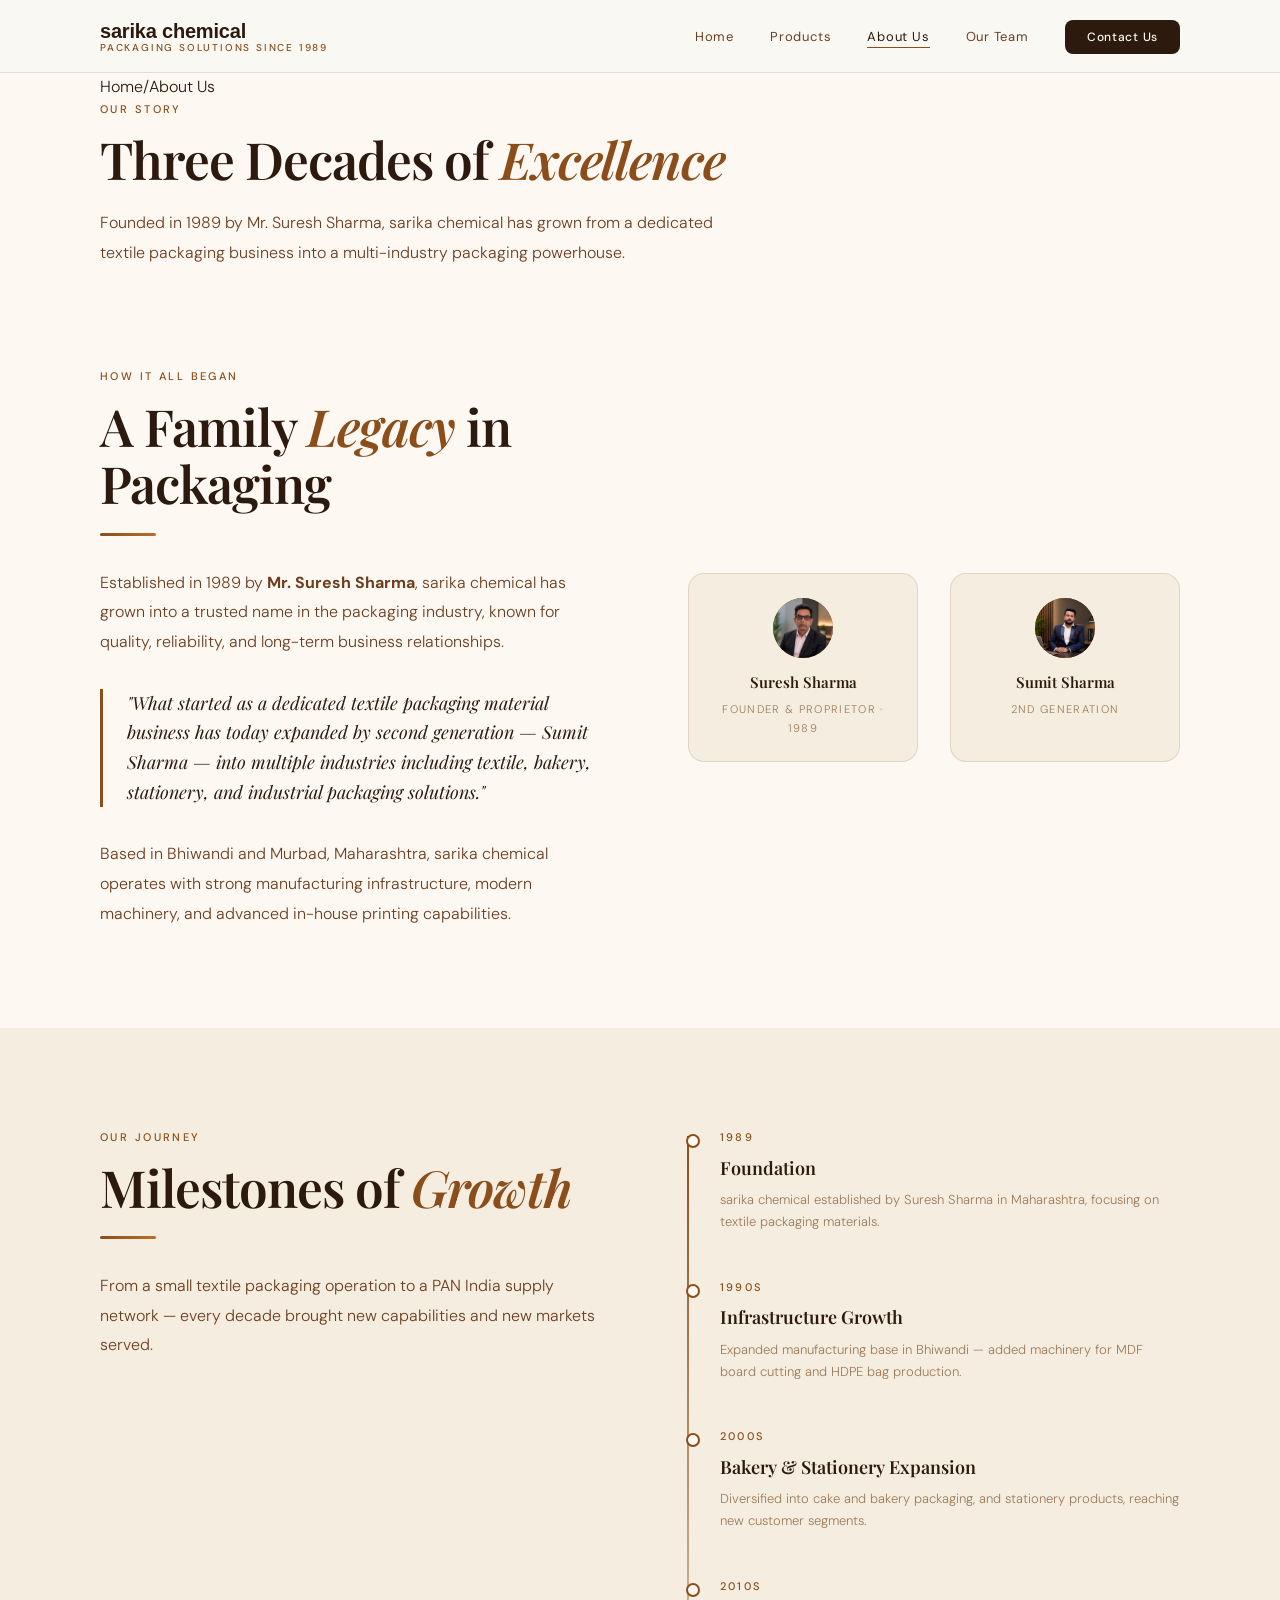
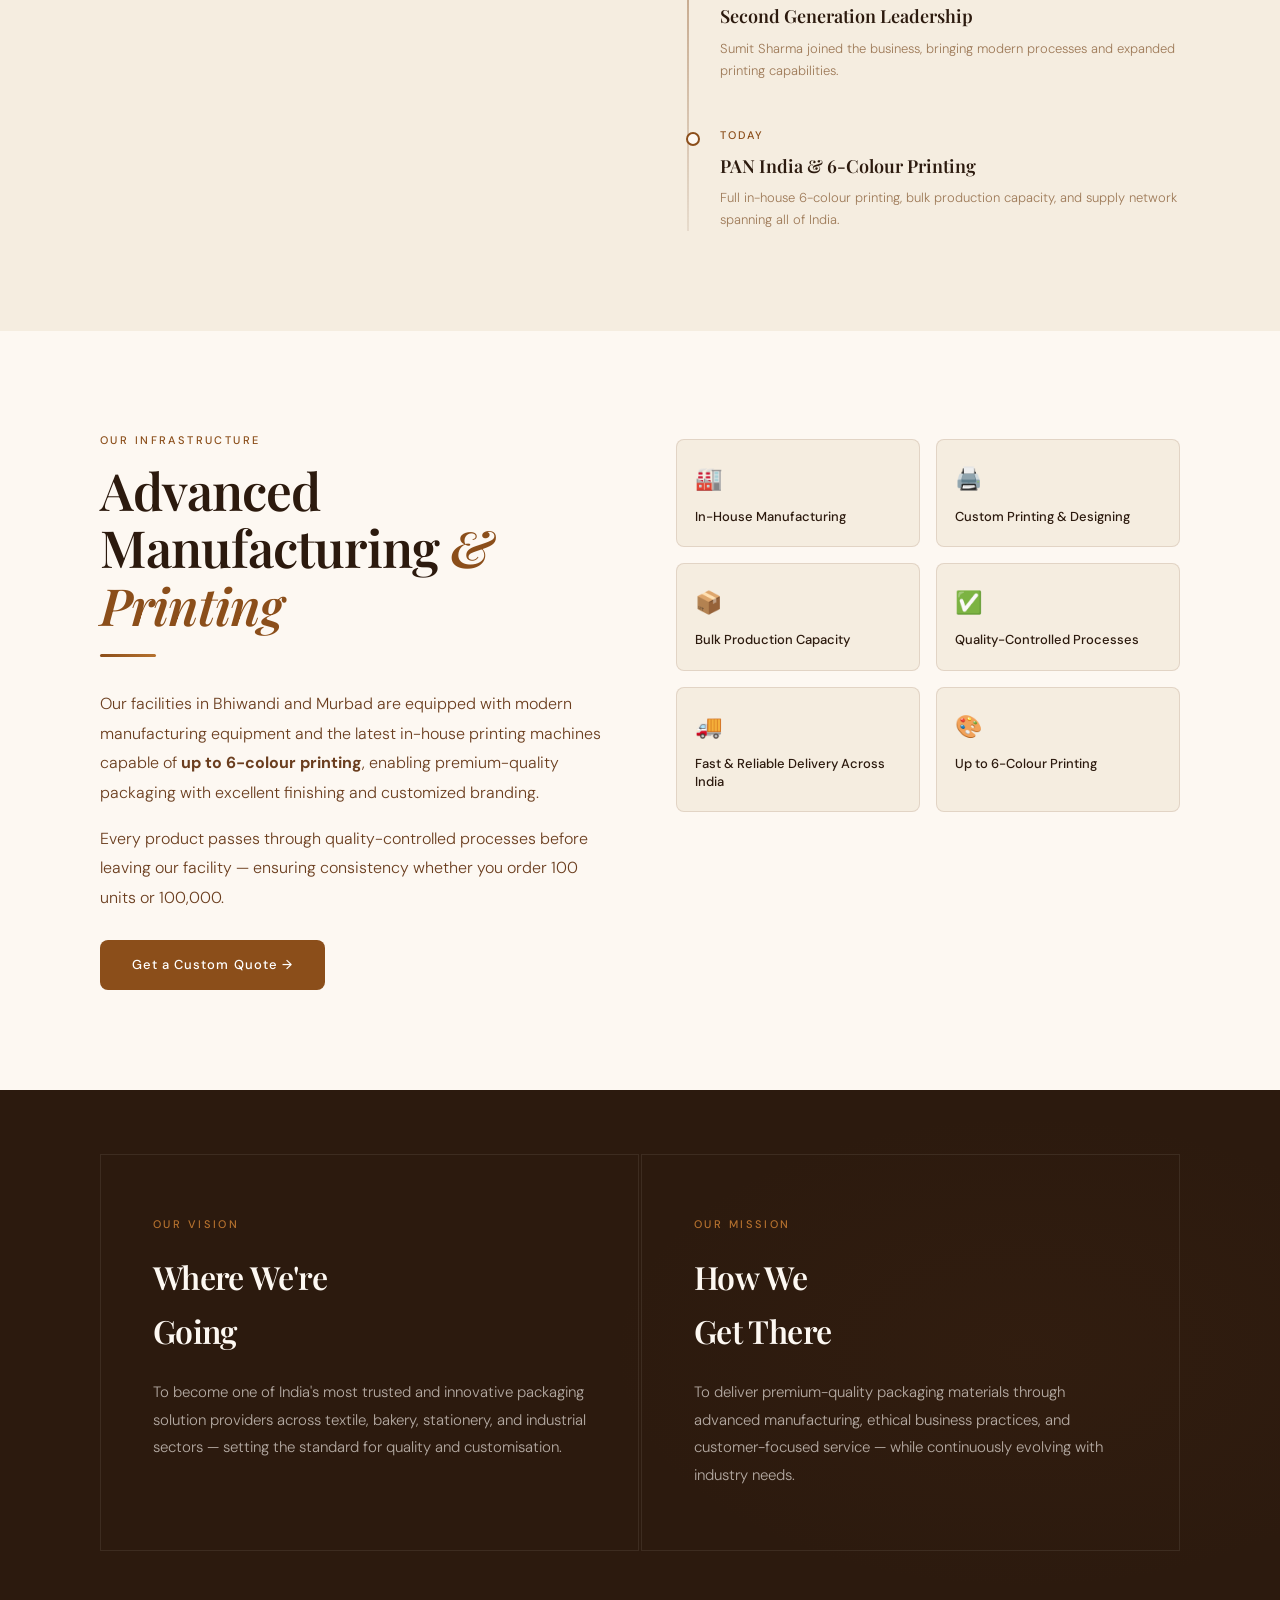
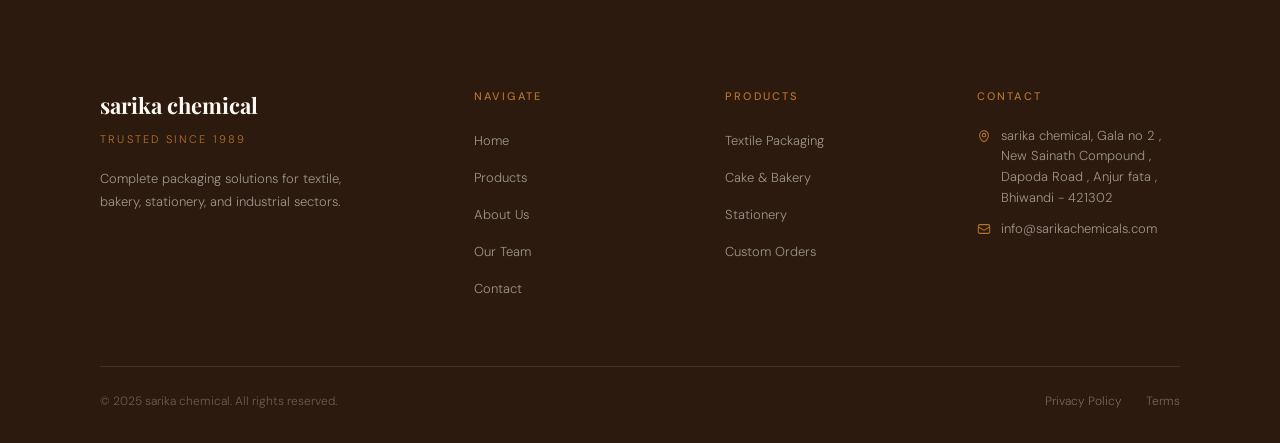
==== pages/about.html @ 430c8555 "first commit" ====
<!DOCTYPE html>
<html lang="en">
<head>
  <meta charset="UTF-8" />
  <meta name="viewport" content="width=device-width, initial-scale=1.0" />
  <title>About Us — sarika chemical</title>
  <link rel="stylesheet" href="../css/style.css" />
  <link rel="stylesheet" href="../css/about.css" />
</head>
<body>

<!-- NAVIGATION -->
<nav class="site-nav">
  <div class="container">
    <div class="nav-inner">
      <a href="../index.html" class="nav-logo">
        <span class="nav-logo-name">sarika chemical</span>
        <span class="nav-logo-tagline">Packaging Solutions Since 1989</span>
      </a>
      <ul class="nav-links" id="navLinks">
        <li><a href="../index.html">Home</a></li>
        <li><a href="products.html">Products</a></li>
        <li><a href="about.html" class="active">About Us</a></li>
        <li><a href="team.html">Our Team</a></li>
        <li><a href="contact.html" class="nav-cta">Contact Us</a></li>
      </ul>
      <div class="nav-toggle" onclick="toggleNav()"><span></span><span></span><span></span></div>
    </div>
  </div>
</nav>

<!-- PAGE HERO -->
<div class="page-hero">
  <div class="container page-hero-inner">
    <div class="page-breadcrumb">
      <a href="../index.html">Home</a><span>/</span><span>About Us</span>
    </div>
    <p class="eyebrow animate-up">Our Story</p>
    <h1 class="section-title animate-up delay-1">Three Decades of <em>Excellence</em></h1>
    <p class="section-body animate-up delay-2">
      Founded in 1989 by Mr. Suresh Sharma, sarika chemical has grown
      from a dedicated textile packaging business into a multi-industry packaging powerhouse.
    </p>
  </div>
</div>

<!-- OUR STORY -->
<section class="section">
  <div class="container">
    <div class="story-layout">
      <div class="story-left">
        <p class="eyebrow">How It All Began</p>
        <h2 class="section-title">A Family <em>Legacy</em> in Packaging</h2>
        <hr class="gold-rule">
        <p class="section-body">
          Established in 1989 by <strong>Mr. Suresh Sharma</strong>,
          sarika chemical has grown into a trusted name in the packaging industry, known for
          quality, reliability, and long-term business relationships.
        </p>
        <blockquote class="story-quote">
          "What started as a dedicated textile packaging material business has today expanded
          by second generation — Sumit Sharma — into multiple industries
          including textile, bakery, stationery, and industrial packaging solutions."
        </blockquote>
        <p class="section-body">
          Based in Bhiwandi and Murbad, Maharashtra, sarika chemical operates with strong
          manufacturing infrastructure, modern machinery, and advanced in-house printing capabilities.
        </p>
      </div>

      <div class="story-right">
        <div class="story-founders">
          <div class="founder-card">
            <div class="founder-avatar">
              <img src="../images/suresh.jpeg" alt="Suresh Sharma" style="width: 100%; height: 100%; object-fit: cover; border-radius: inherit;" />
            </div>
            <div class="founder-name">Suresh Sharma</div>
            <div class="founder-role">Founder &amp; Proprietor · 1989</div>
          </div>
          <div class="founder-card">
            <div class="founder-avatar" style="background:linear-gradient(135deg,var(--rust),#c0622e);">
              <img src="../images/sumit.jpeg" alt="Sumit Sharma" style="width: 100%; height: 100%; object-fit: cover; border-radius: inherit;" /> 
            </div>
            <div class="founder-name">Sumit Sharma</div>
            <div class="founder-role">2nd Generation</div>
          </div>
        </div>
      </div>
    </div>
  </div>
</section>

<!-- TIMELINE -->
<section class="section timeline-section">
  <div class="container">
    <div style="display:grid;grid-template-columns:1fr 1fr;gap:80px;align-items:start;">
      <div>
        <p class="eyebrow">Our Journey</p>
        <h2 class="section-title">Milestones of <em>Growth</em></h2>
        <hr class="gold-rule">
        <p class="section-body">
          From a small textile packaging operation to a PAN India supply network —
          every decade brought new capabilities and new markets served.
        </p>
      </div>
      <div class="timeline">
        <div class="timeline-item">
          <div class="timeline-dot"></div>
          <div class="timeline-year">1989</div>
          <div class="timeline-event">Foundation</div>
          <div class="timeline-detail">sarika chemical established by Suresh Sharma in Maharashtra, focusing on textile packaging materials.</div>
        </div>
        <div class="timeline-item">
          <div class="timeline-dot"></div>
          <div class="timeline-year">1990s</div>
          <div class="timeline-event">Infrastructure Growth</div>
          <div class="timeline-detail">Expanded manufacturing base in Bhiwandi — added machinery for MDF board cutting and HDPE bag production.</div>
        </div>
        <div class="timeline-item">
          <div class="timeline-dot"></div>
          <div class="timeline-year">2000s</div>
          <div class="timeline-event">Bakery &amp; Stationery Expansion</div>
          <div class="timeline-detail">Diversified into cake and bakery packaging, and stationery products, reaching new customer segments.</div>
        </div>
        <div class="timeline-item">
          <div class="timeline-dot"></div>
          <div class="timeline-year">2010s</div>
          <div class="timeline-event">Second Generation Leadership</div>
          <div class="timeline-detail">Sumit Sharma joined the business, bringing modern processes and expanded printing capabilities.</div>
        </div>
        <div class="timeline-item">
          <div class="timeline-dot"></div>
          <div class="timeline-year">Today</div>
          <div class="timeline-event">PAN India &amp; 6-Colour Printing</div>
          <div class="timeline-detail">Full in-house 6-colour printing, bulk production capacity, and supply network spanning all of India.</div>
        </div>
      </div>
    </div>
  </div>
</section>

<!-- MANUFACTURING -->
<section class="section manufacturing-section">
  <div class="container">
    <div class="mfg-layout">
      <div>
        <p class="eyebrow">Our Infrastructure</p>
        <h2 class="section-title">Advanced Manufacturing <em>&amp; Printing</em></h2>
        <hr class="gold-rule">
        <p class="section-body">
          Our facilities in Bhiwandi and Murbad are equipped with modern manufacturing
          equipment and the latest in-house printing machines capable of <strong>up to 6-colour printing</strong>,
          enabling premium-quality packaging with excellent finishing and customized branding.
        </p>
        <p class="section-body" style="margin-top:16px;">
          Every product passes through quality-controlled processes before leaving our facility —
          ensuring consistency whether you order 100 units or 100,000.
        </p>
        <a href="contact.html" class="btn btn-primary" style="margin-top:28px;display:inline-flex;">Get a Custom Quote &rarr;</a>
      </div>
      <div>
        <div class="mfg-capabilities">
          <div class="mfg-cap-card">
            <div class="mfg-cap-icon">🏭</div>
            <div class="mfg-cap-label">In-House Manufacturing</div>
          </div>
          <div class="mfg-cap-card">
            <div class="mfg-cap-icon">🖨️</div>
            <div class="mfg-cap-label">Custom Printing &amp; Designing</div>
          </div>
          <div class="mfg-cap-card">
            <div class="mfg-cap-icon">📦</div>
            <div class="mfg-cap-label">Bulk Production Capacity</div>
          </div>
          <div class="mfg-cap-card">
            <div class="mfg-cap-icon">✅</div>
            <div class="mfg-cap-label">Quality-Controlled Processes</div>
          </div>
          <div class="mfg-cap-card">
            <div class="mfg-cap-icon">🚚</div>
            <div class="mfg-cap-label">Fast &amp; Reliable Delivery Across India</div>
          </div>
          <div class="mfg-cap-card">
            <div class="mfg-cap-icon">🎨</div>
            <div class="mfg-cap-label">Up to 6-Colour Printing</div>
          </div>
        </div>
      </div>
    </div>
  </div>
</section>

<!-- VISION & MISSION -->
<section class="section-sm vision-mission-section">
  <div class="container">
    <div class="vm-grid">
      <div class="vm-card">
        <div class="vm-tag">Our Vision</div>
        <div class="vm-title">Where We're<br>Going</div>
        <p class="vm-body">
          To become one of India's most trusted and innovative packaging solution providers
          across textile, bakery, stationery, and industrial sectors — setting the standard
          for quality and customisation.
        </p>
      </div>
      <div class="vm-card">
        <div class="vm-tag">Our Mission</div>
        <div class="vm-title">How We<br>Get There</div>
        <p class="vm-body">
          To deliver premium-quality packaging materials through advanced manufacturing,
          ethical business practices, and customer-focused service — while continuously
          evolving with industry needs.
        </p>
      </div>
    </div>
  </div>
</section>

<!-- FOOTER -->
<footer class="site-footer">
  <div class="container">
    <div class="footer-grid">
      <div>
        <div class="footer-brand-name">sarika chemical</div>
        <div class="footer-brand-tag">Trusted Since 1989</div>
        <p class="footer-brand-desc">Complete packaging solutions for textile, bakery, stationery, and industrial sectors.</p>
      </div>
      <div>
        <p class="footer-heading">Navigate</p>
        <ul class="footer-links">
          <li><a href="../index.html">Home</a></li>
          <li><a href="products.html">Products</a></li>
          <li><a href="about.html">About Us</a></li>
        <li><a href="team.html">Our Team</a></li>
          <li><a href="contact.html">Contact</a></li>
        </ul>
      </div>
      <div>
        <p class="footer-heading">Products</p>
        <ul class="footer-links">
          <li><a href="products.html">Textile Packaging</a></li>
          <li><a href="products.html">Cake &amp; Bakery</a></li>
          <li><a href="products.html">Stationery</a></li>
          <li><a href="products.html">Custom Orders</a></li>
        </ul>
      </div>
      <div>
        <p class="footer-heading">Contact</p>
        <div class="footer-contact-item">
          <svg fill="none" stroke="currentColor" stroke-width="1.8" viewBox="0 0 24 24" width="14" height="14"><path stroke-linecap="round" stroke-linejoin="round" d="M15 10.5a3 3 0 1 1-6 0 3 3 0 0 1 6 0Z"/><path stroke-linecap="round" stroke-linejoin="round" d="M19.5 10.5c0 7.142-7.5 11.25-7.5 11.25S4.5 17.642 4.5 10.5a7.5 7.5 0 1 1 15 0Z"/></svg>
          sarika chemical,
          Gala no 2 , New Sainath Compound , Dapoda Road , Anjur fata , Bhiwandi - 421302 
        </div>
        <div class="footer-contact-item">
          <svg fill="none" stroke="currentColor" stroke-width="1.8" viewBox="0 0 24 24" width="14" height="14"><path stroke-linecap="round" stroke-linejoin="round" d="M21.75 6.75v10.5a2.25 2.25 0 0 1-2.25 2.25h-15a2.25 2.25 0 0 1-2.25-2.25V6.75m19.5 0A2.25 2.25 0 0 0 19.5 4.5h-15a2.25 2.25 0 0 0-2.25 2.25m19.5 0v.243a2.25 2.25 0 0 1-1.07 1.916l-7.5 4.615a2.25 2.25 0 0 1-2.36 0L3.32 8.91a2.25 2.25 0 0 1-1.07-1.916V6.75"/></svg>
          info@sarikachemicals.com
        </div>
      </div>
    </div>
    <hr class="footer-divider" />
    <div class="footer-bottom">
      <span>&copy; 2025 sarika chemical. All rights reserved.</span>
      <div class="footer-bottom-links"><a href="#">Privacy Policy</a><a href="#">Terms</a></div>
    </div>
  </div>
</footer>

<script>
  function toggleNav() { document.getElementById('navLinks').classList.toggle('open'); }
</script>
</body>
</html>
---- css/style.css ----
/* ============================================================
   GURUDEV TRADERS — Main Stylesheet
   css/style.css
   ============================================================ */

@import url('https://fonts.googleapis.com/css2?family=Playfair+Display:ital,wght@0,400;0,600;0,700;1,400;1,600&family=DM+Sans:wght@300;400;500&family=Cormorant+Garamond:wght@300;400;600&display=swap');

/* ── Reset ───────────────────────────────────────────────────────── */
*, *::before, *::after { box-sizing: border-box; margin: 0; padding: 0; }
html { scroll-behavior: smooth; }
img  { display: block; max-width: 100%; }
a    { text-decoration: none; color: inherit; }

/* ── Design Tokens ───────────────────────────────────────────────── */
:root {
  /* Backgrounds — warm cream spectrum */
  --ivory:      #FDF8F2;
  --cream:      #F5EDE0;
  --tan:        #E8D9C4;

  /* Dark surfaces — rich espresso browns */
  --warm-dark:  #2C1A0E;
  --charcoal:   #3D2510;
  --brown:      #6B3E1F;

  /* Primary accent — warm amber-brown */
  --gold:       #8B4E1A;
  --gold-light: #B5712E;

  /* Supporting accents */
  --rust:       #C0440F;
  --sage:       #5A6E4A;

  /* Text */
  --text:       #2C1A0E;
  --text-mid:   #6B3E1F;
  --text-soft:  #9E7A58;

  /* Borders */
  --border:     rgba(107,62,31,0.14);
  --border-hi:  rgba(107,62,31,0.28);

  --font-display: 'Playfair Display', Georgia, serif;
  --font-body:    'DM Sans', sans-serif;
  --font-accent:  'Cormorant Garamond', Georgia, serif;

  --radius:    8px;
  --radius-lg: 16px;
  --shadow-sm: 0 2px 8px rgba(44,26,14,0.08);
  --shadow-md: 0 8px 32px rgba(44,26,14,0.13);
  --shadow-lg: 0 20px 60px rgba(44,26,14,0.18);
  --transition: 0.32s cubic-bezier(0.4, 0, 0.2, 1);
}

/* ── Base ────────────────────────────────────────────────────────── */
body {
  background: var(--ivory);
  color: var(--text);
  font-family: var(--font-body);
  font-weight: 300;
  font-size: 16px;
  line-height: 1.7;
  -webkit-font-smoothing: antialiased;
}

/* ── Shared Utilities ────────────────────────────────────────────── */
.container {
  max-width: 1160px;
  margin: 0 auto;
  padding: 0 40px;
}

.section { padding: 100px 0; }
.section-sm { padding: 64px 0; }

.eyebrow {
  font-family: var(--font-body);
  font-size: 11px;
  font-weight: 500;
  letter-spacing: 0.22em;
  text-transform: uppercase;
  color: var(--gold);
  margin-bottom: 12px;
}

.section-title {
  font-family: var(--font-display);
  font-size: clamp(32px, 4vw, 52px);
  font-weight: 600;
  line-height: 1.12;
  letter-spacing: -0.02em;
  color: var(--warm-dark);
  margin-bottom: 20px;
}

.section-title em {
  font-style: italic;
  color: var(--gold);
}

.section-body {
  font-size: 16px;
  color: var(--text-mid);
  line-height: 1.85;
  max-width: 640px;
}

.gold-rule {
  width: 56px;
  height: 3px;
  background: linear-gradient(90deg, var(--gold), var(--gold-light));
  border: none;
  margin: 0 0 32px;
  border-radius: 99px;
}

/* ── Buttons ─────────────────────────────────────────────────────── */
.btn {
  display: inline-flex;
  align-items: center;
  gap: 8px;
  font-family: var(--font-body);
  font-size: 13px;
  font-weight: 500;
  letter-spacing: 0.08em;
  padding: 14px 32px;
  border-radius: var(--radius);
  border: none;
  cursor: pointer;
  transition: var(--transition);
  white-space: nowrap;
}

.btn-primary {
  background: var(--gold);
  color: #fff;
}
.btn-primary:hover {
  background: var(--gold-light);
  box-shadow: 0 4px 20px rgba(184,145,42,0.35);
  transform: translateY(-1px);
}

.btn-outline {
  background: transparent;
  color: var(--warm-dark);
  border: 1.5px solid var(--border-hi);
}
.btn-outline:hover {
  border-color: var(--gold);
  color: var(--gold);
}

/* ── Decorative grain overlay ────────────────────────────────────── */
.grain {
  position: relative;
}
.grain::after {
  content: '';
  position: absolute;
  inset: 0;
  background-image: url("data:image/svg+xml,%3Csvg viewBox='0 0 256 256' xmlns='http://www.w3.org/2000/svg'%3E%3Cfilter id='noise'%3E%3CfeTurbulence type='fractalNoise' baseFrequency='0.9' numOctaves='4' stitchTiles='stitch'/%3E%3C/filter%3E%3Crect width='100%25' height='100%25' filter='url(%23noise)' opacity='0.04'/%3E%3C/svg%3E");
  pointer-events: none;
  z-index: 0;
  border-radius: inherit;
}

/* ============================================================
   NAVIGATION / HEADER
   ============================================================ */
.site-nav {
  position: sticky;
  top: 0;
  z-index: 100;
  background: rgba(250,248,243,0.92);
  backdrop-filter: blur(16px);
  -webkit-backdrop-filter: blur(16px);
  border-bottom: 1px solid var(--border);
}

.nav-inner {
  display: flex;
  align-items: center;
  justify-content: space-between;
  height: 72px;
}

/* Logo */
.nav-logo {
  display: flex;
  flex-direction: column;
  line-height: 1.1;
}

.nav-logo-name {
  font-family: Arial, Helvetica, sans-serif;
  font-size: 20px;
  font-weight: 700;
  letter-spacing: -0.01em;
  color: var(--warm-dark);
}

.nav-logo-tagline {
  font-size: 10px;
  letter-spacing: 0.18em;
  text-transform: uppercase;
  color: var(--gold);
  font-weight: 500;
}

/* Nav links */
.nav-links {
  display: flex;
  align-items: center;
  gap: 36px;
  list-style: none;
}

.nav-links a {
  font-size: 13px;
  font-weight: 400;
  letter-spacing: 0.06em;
  color: var(--text-mid);
  position: relative;
  transition: color var(--transition);
}

.nav-links a::after {
  content: '';
  position: absolute;
  bottom: -3px;
  left: 0;
  width: 0;
  height: 1.5px;
  background: var(--gold);
  transition: width var(--transition);
}

.nav-links a:hover,
.nav-links a.active {
  color: var(--warm-dark);
}

.nav-links a:hover::after,
.nav-links a.active::after {
  width: 100%;
}

.nav-cta {
  background: var(--warm-dark);
  color: var(--ivory) !important;
  padding: 9px 22px;
  border-radius: var(--radius);
  font-size: 12px !important;
  font-weight: 500 !important;
  letter-spacing: 0.08em;
  transition: background var(--transition), transform var(--transition) !important;
}

.nav-cta:hover {
  background: var(--gold) !important;
}

.nav-cta::after { display: none !important; }

/* Hamburger (mobile) */
.nav-toggle {
  display: none;
  flex-direction: column;
  gap: 5px;
  cursor: pointer;
  padding: 4px;
}

.nav-toggle span {
  display: block;
  width: 24px;
  height: 2px;
  background: var(--warm-dark);
  border-radius: 2px;
  transition: var(--transition);
}

/* ============================================================
   FOOTER
   ============================================================ */
.site-footer {
  background: var(--warm-dark);
  color: rgba(250,248,243,0.7);
  padding: 72px 0 32px;
}

.footer-grid {
  display: grid;
  grid-template-columns: 1.6fr 1fr 1fr 1fr;
  gap: 48px;
  margin-bottom: 64px;
}

.footer-brand-name {
  font-family: var(--font-display);
  font-size: 22px;
  font-weight: 700;
  color: var(--ivory);
  margin-bottom: 6px;
}

.footer-brand-tag {
  font-size: 11px;
  letter-spacing: 0.2em;
  text-transform: uppercase;
  color: var(--gold-light);
  margin-bottom: 18px;
}

.footer-brand-desc {
  font-size: 13px;
  line-height: 1.8;
  color: rgba(250,248,243,0.55);
  max-width: 280px;
}

.footer-heading {
  font-size: 11px;
  font-weight: 500;
  letter-spacing: 0.2em;
  text-transform: uppercase;
  color: var(--gold-light);
  margin-bottom: 20px;
}

.footer-links {
  list-style: none;
  display: flex;
  flex-direction: column;
  gap: 10px;
}

.footer-links a {
  font-size: 13px;
  color: rgba(250,248,243,0.55);
  transition: color var(--transition);
}

.footer-links a:hover { color: var(--gold-light); }

.footer-contact-item {
  display: flex;
  align-items: flex-start;
  gap: 10px;
  font-size: 13px;
  color: rgba(250,248,243,0.55);
  margin-bottom: 10px;
  line-height: 1.6;
}

.footer-contact-item svg {
  flex-shrink: 0;
  width: 14px;
  height: 14px;
  margin-top: 3px;
  color: var(--gold-light);
}

.footer-divider {
  border: none;
  border-top: 1px solid rgba(250,248,243,0.1);
  margin-bottom: 24px;
}

.footer-bottom {
  display: flex;
  align-items: center;
  justify-content: space-between;
  font-size: 12px;
  color: rgba(250,248,243,0.3);
}

.footer-bottom-links {
  display: flex;
  gap: 24px;
}

.footer-bottom-links a {
  color: rgba(250,248,243,0.35);
  font-size: 12px;
  transition: color var(--transition);
}

.footer-bottom-links a:hover { color: var(--gold-light); }

/* ============================================================
   CARDS
   ============================================================ */
.card {
  background: var(--ivory);
  border: 1px solid var(--border);
  border-radius: var(--radius-lg);
  padding: 36px 32px;
  transition: box-shadow var(--transition), transform var(--transition), border-color var(--transition);
}

.card:hover {
  box-shadow: var(--shadow-md);
  transform: translateY(-4px);
  border-color: rgba(184,145,42,0.3);
}

.card-icon {
  width: 52px;
  height: 52px;
  border-radius: 12px;
  background: linear-gradient(135deg, rgba(184,145,42,0.12), rgba(184,145,42,0.06));
  display: flex;
  align-items: center;
  justify-content: center;
  margin-bottom: 20px;
  color: var(--gold);
}

.card-icon svg { width: 24px; height: 24px; }

.card-title {
  font-family: var(--font-display);
  font-size: 18px;
  font-weight: 600;
  color: var(--warm-dark);
  margin-bottom: 10px;
  line-height: 1.3;
}

.card-body {
  font-size: 14px;
  color: var(--text-soft);
  line-height: 1.75;
}

/* ── Tag / Badge ─────────────────────────────────────────────────── */
.tag {
  display: inline-block;
  font-size: 10px;
  font-weight: 500;
  letter-spacing: 0.14em;
  text-transform: uppercase;
  padding: 4px 12px;
  border-radius: 99px;
  background: rgba(184,145,42,0.1);
  color: var(--gold);
  border: 1px solid rgba(184,145,42,0.25);
}

/* ── Product list item ───────────────────────────────────────────── */
.product-item {
  display: flex;
  align-items: flex-start;
  gap: 14px;
  padding: 14px 0;
  border-bottom: 1px solid var(--border);
}

.product-item:last-child { border-bottom: none; }

.product-bullet {
  width: 6px;
  height: 6px;
  border-radius: 50%;
  background: var(--gold);
  flex-shrink: 0;
  margin-top: 8px;
}

.product-item-text {
  font-size: 14px;
  color: var(--text-mid);
  line-height: 1.6;
}

/* ── Stat block ──────────────────────────────────────────────────── */
.stat-num {
  font-family: var(--font-display);
  font-size: clamp(38px, 5vw, 56px);
  font-weight: 700;
  color: var(--warm-dark);
  line-height: 1;
  margin-bottom: 6px;
}

.stat-num em {
  font-style: normal;
  color: var(--gold);
}

.stat-label {
  font-size: 12px;
  font-weight: 500;
  letter-spacing: 0.12em;
  text-transform: uppercase;
  color: var(--text-soft);
}

/* ── Why-choose row ──────────────────────────────────────────────── */
.why-item {
  display: flex;
  align-items: flex-start;
  gap: 16px;
  padding: 20px 0;
  border-bottom: 1px solid var(--border);
}

.why-item:last-child { border-bottom: none; }

.why-icon {
  width: 36px;
  height: 36px;
  border-radius: 9px;
  background: rgba(184,145,42,0.1);
  display: flex;
  align-items: center;
  justify-content: center;
  flex-shrink: 0;
  color: var(--gold);
}

.why-icon svg { width: 16px; height: 16px; }

.why-text {
  font-size: 14px;
  color: var(--text-mid);
  line-height: 1.6;
  font-weight: 400;
}

.why-text strong {
  font-weight: 500;
  color: var(--warm-dark);
}

/* ============================================================
   RESPONSIVE
   ============================================================ */
@media (max-width: 1024px) {
  .container { padding: 0 28px; }
  .footer-grid { grid-template-columns: 1fr 1fr; gap: 40px; }
}

@media (max-width: 768px) {
  .container { padding: 0 20px; }
  .section { padding: 72px 0; }

  .nav-links {
    display: none;
    position: absolute;
    top: 72px;
    left: 0;
    right: 0;
    background: var(--ivory);
    border-top: 1px solid var(--border);
    border-bottom: 1px solid var(--border);
    padding: 20px 24px;
    flex-direction: column;
    align-items: flex-start;
    gap: 18px;
    box-shadow: var(--shadow-md);
  }

  .nav-links.open { display: flex; }
  .nav-toggle { display: flex; }
  .footer-grid { grid-template-columns: 1fr; gap: 32px; }
  .footer-bottom { flex-direction: column; gap: 12px; text-align: center; }
}

@media (max-width: 480px) {
  .section { padding: 56px 0; }
  .section-title { font-size: 28px; }
}

/* ── Animations ──────────────────────────────────────────────────── */
@keyframes fadeUp {
  from { opacity: 0; transform: translateY(28px); }
  to   { opacity: 1; transform: translateY(0); }
}

@keyframes fadeIn {
  from { opacity: 0; }
  to   { opacity: 1; }
}

.animate-up {
  opacity: 0;
  animation: fadeUp 0.7s cubic-bezier(0.22,1,0.36,1) forwards;
}

.delay-1 { animation-delay: 0.1s; }
.delay-2 { animation-delay: 0.22s; }
.delay-3 { animation-delay: 0.34s; }
.delay-4 { animation-delay: 0.46s; }
.delay-5 { animation-delay: 0.58s; }
---- css/about.css ----
/* ============================================================
   GURUDEV TRADERS — About Page Styles
   css/about.css
   ============================================================ */

/* ── Story section ───────────────────────────────────────────────── */
.story-layout {
  display: grid;
  grid-template-columns: 1fr 1fr;
  gap: 96px;
  align-items: center;
}

.story-left {}

.story-right {}

.story-quote {
  font-family: var(--font-display);
  font-size: 18px;
  font-style: italic;
  color: var(--warm-dark);
  line-height: 1.65;
  border-left: 3px solid var(--gold);
  padding-left: 24px;
  margin: 32px 0;
}

.story-founders {
  display: flex;
  gap: 32px;
  margin-top: 40px;
}

.founder-card {
  flex: 1;
  padding: 24px 20px;
  background: var(--cream);
  border: 1px solid var(--border);
  border-radius: var(--radius-lg);
  text-align: center;
}

.founder-avatar {
  width: 60px;
  height: 60px;
  border-radius: 50%;
  background: linear-gradient(135deg, var(--gold), var(--gold-light));
  display: flex;
  align-items: center;
  justify-content: center;
  margin: 0 auto 12px;
  font-family: var(--font-display);
  font-size: 22px;
  font-weight: 700;
  color: #FDF8F2;
}

.founder-name {
  font-family: var(--font-display);
  font-size: 15px;
  font-weight: 600;
  color: var(--warm-dark);
  margin-bottom: 4px;
}

.founder-role {
  font-size: 11px;
  letter-spacing: 0.12em;
  text-transform: uppercase;
  color: var(--text-soft);
}

/* Timeline */
.timeline-section {
  background: var(--cream);
}

.timeline {
  position: relative;
  padding-left: 40px;
  max-width: 680px;
}

.timeline::before {
  content: '';
  position: absolute;
  left: 7px;
  top: 8px;
  bottom: 0;
  width: 2px;
  background: linear-gradient(to bottom, var(--gold), rgba(107,62,31,0.1));
}

.timeline-item {
  position: relative;
  margin-bottom: 44px;
}

.timeline-item:last-child { margin-bottom: 0; }

.timeline-dot {
  position: absolute;
  left: -34px;
  top: 6px;
  width: 14px;
  height: 14px;
  border-radius: 50%;
  background: var(--ivory);
  border: 2px solid var(--gold);
}

.timeline-year {
  font-size: 11px;
  font-weight: 500;
  letter-spacing: 0.2em;
  text-transform: uppercase;
  color: var(--gold);
  margin-bottom: 6px;
}

.timeline-event {
  font-family: var(--font-display);
  font-size: 18px;
  font-weight: 600;
  color: var(--warm-dark);
  margin-bottom: 6px;
}

.timeline-detail {
  font-size: 13px;
  color: var(--text-soft);
  line-height: 1.7;
}

/* Manufacturing section */
.manufacturing-section {
  background: var(--ivory);
}

.mfg-layout {
  display: grid;
  grid-template-columns: 1fr 1fr;
  gap: 72px;
  align-items: start;
}

.mfg-capabilities {
  display: grid;
  grid-template-columns: 1fr 1fr;
  gap: 16px;
  margin-top: 8px;
}

.mfg-cap-card {
  background: var(--cream);
  border: 1px solid var(--border);
  border-radius: var(--radius);
  padding: 20px 18px;
  transition: border-color var(--transition);
}

.mfg-cap-card:hover { border-color: rgba(107,62,31,0.35); }

.mfg-cap-icon {
  font-size: 22px;
  margin-bottom: 10px;
}

.mfg-cap-label {
  font-size: 13px;
  font-weight: 500;
  color: var(--warm-dark);
  line-height: 1.4;
}

/* Vision / Mission */
.vision-mission-section {
  background: var(--warm-dark);
  position: relative;
  overflow: hidden;
}

.vision-mission-section::before {
  content: '';
  position: absolute;
  inset: 0;
  background: radial-gradient(ellipse 50% 70% at 80% 50%, rgba(107,62,31,0.08) 0%, transparent 65%);
  pointer-events: none;
}

.vm-grid {
  display: grid;
  grid-template-columns: 1fr 1fr;
  gap: 2px;
  position: relative;
  z-index: 1;
}

.vm-card {
  padding: 60px 52px;
  border: 1px solid rgba(253,248,242,0.08);
}

.vm-card:first-child { border-right: 1px solid rgba(253,248,242,0.08); }

.vm-tag {
  font-size: 11px;
  font-weight: 500;
  letter-spacing: 0.22em;
  text-transform: uppercase;
  color: var(--gold-light);
  margin-bottom: 16px;
}

.vm-title {
  font-family: var(--font-display);
  font-size: 32px;
  font-weight: 600;
  color: var(--ivory);
  margin-bottom: 20px;
  letter-spacing: -0.02em;
}

.vm-body {
  font-size: 15px;
  color: rgba(253,248,242,0.65);
  line-height: 1.85;
}

/* Responsive about */
@media (max-width: 900px) {
  .story-layout  { grid-template-columns: 1fr; gap: 48px; }
  .mfg-layout    { grid-template-columns: 1fr; gap: 48px; }
  .vm-grid       { grid-template-columns: 1fr; }
  .vm-card:first-child { border-right: none; border-bottom: 1px solid rgba(253,248,242,0.08); }
  .vm-card       { padding: 44px 32px; }
}

@media (max-width: 600px) {
  .story-founders   { flex-direction: column; }
  .mfg-capabilities { grid-template-columns: 1fr; }
}
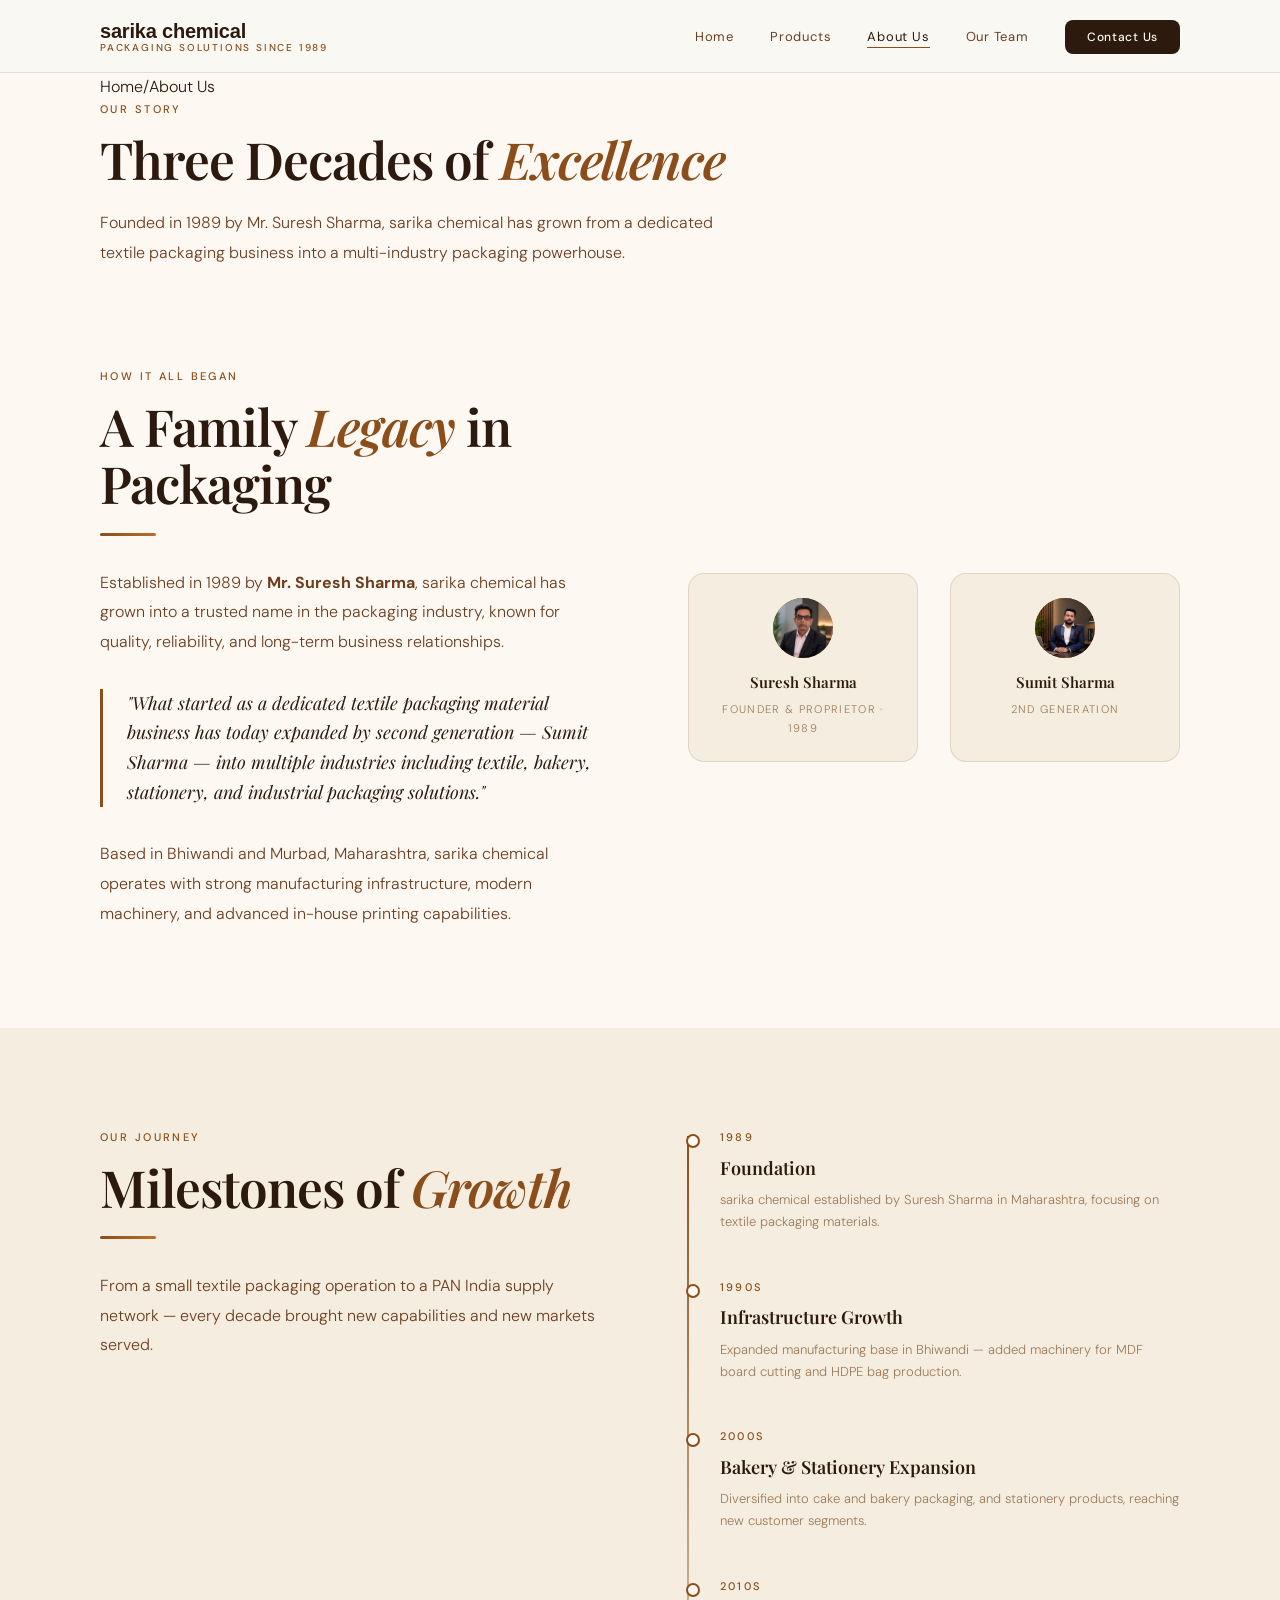
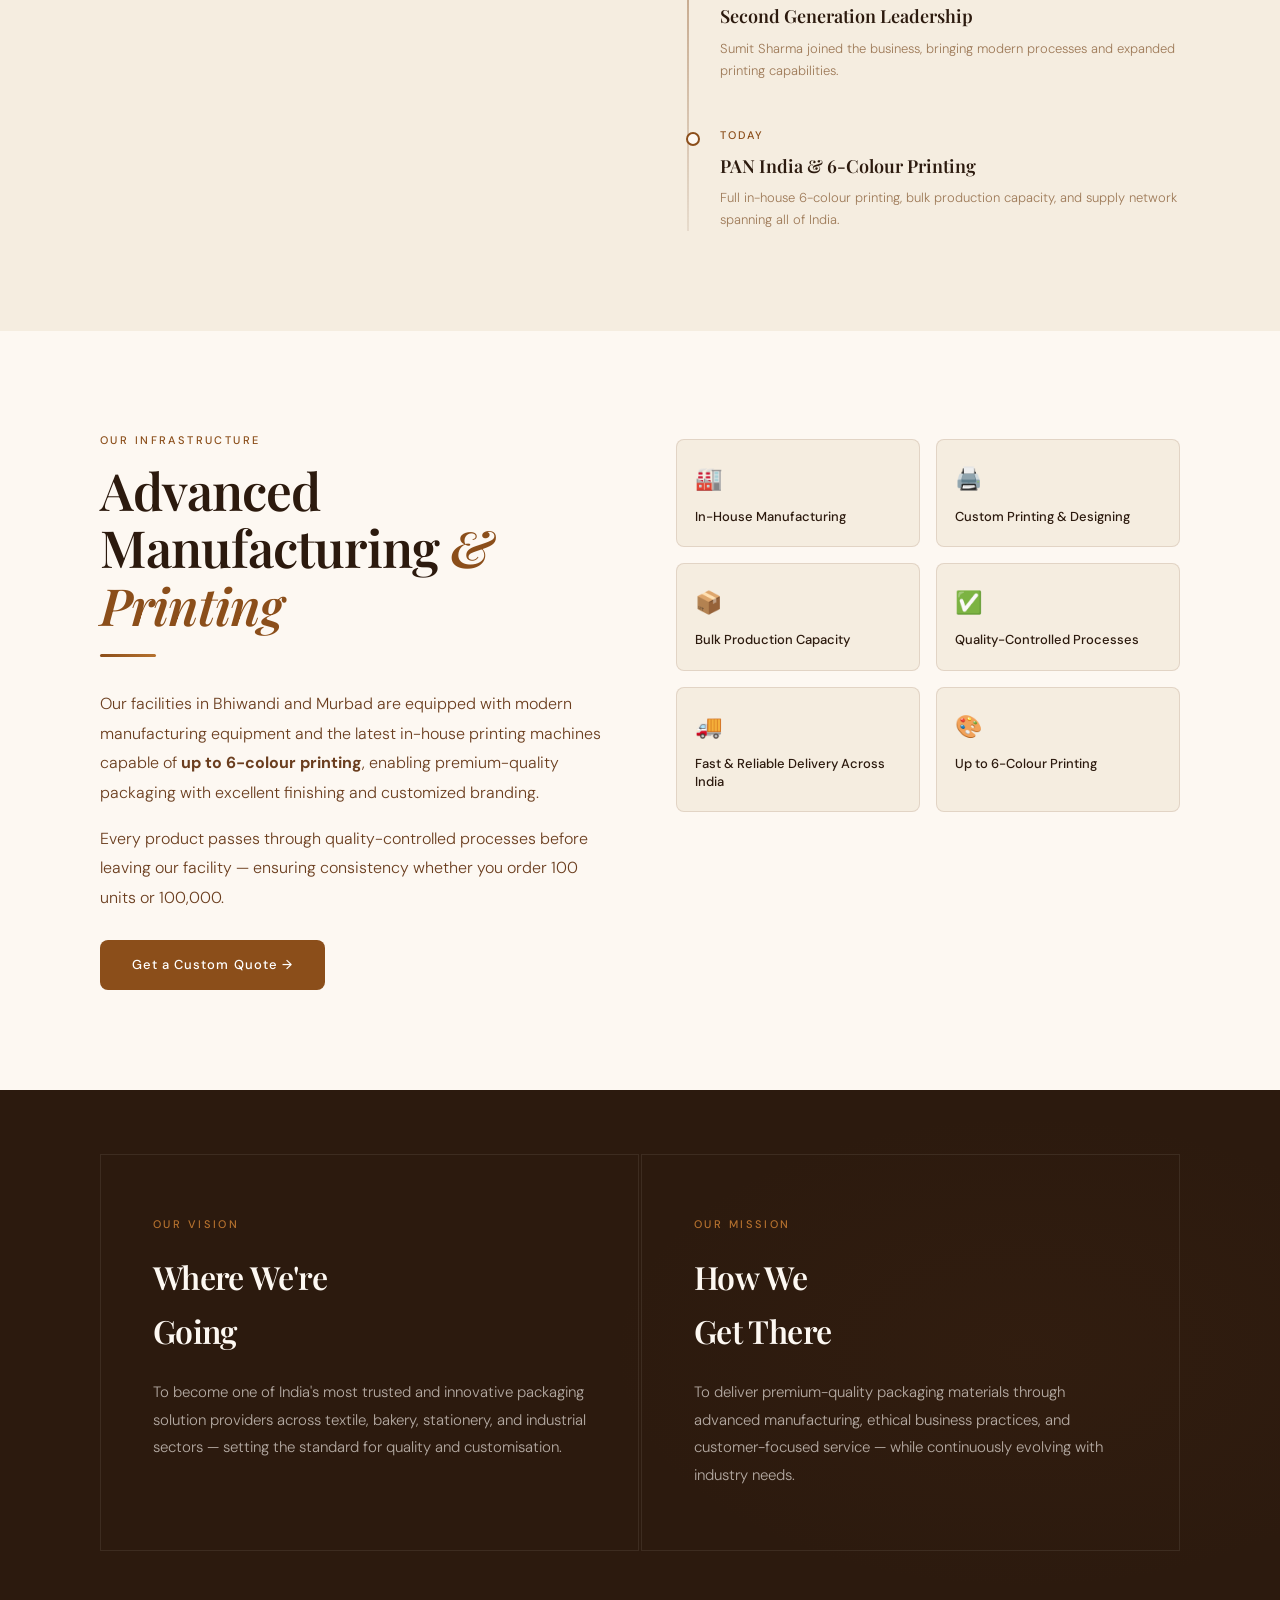
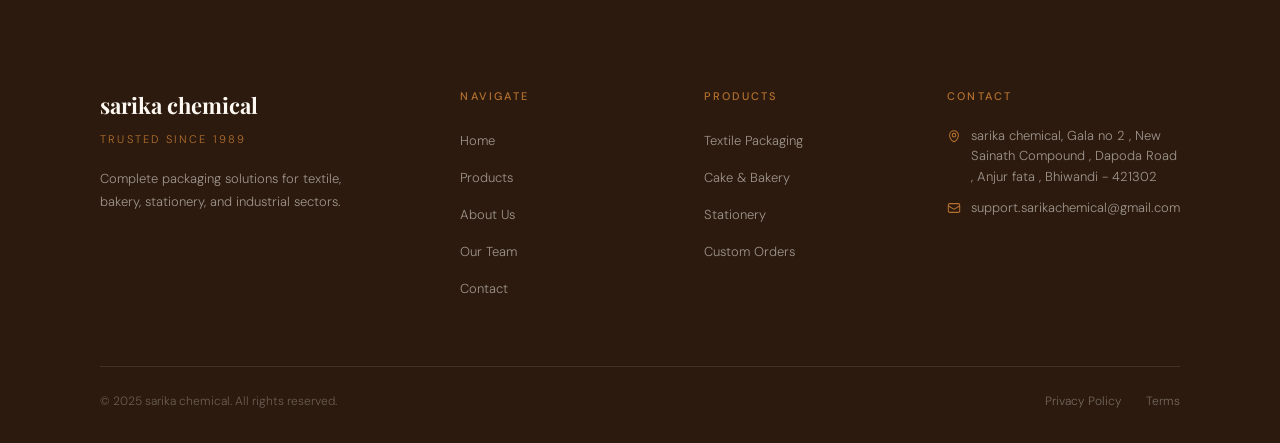
==== commit 3854b8b5: "Added email id" ====
--- a/pages/about.html
+++ b/pages/about.html
@@ -253,7 +253,7 @@
         </div>
         <div class="footer-contact-item">
           <svg fill="none" stroke="currentColor" stroke-width="1.8" viewBox="0 0 24 24" width="14" height="14"><path stroke-linecap="round" stroke-linejoin="round" d="M21.75 6.75v10.5a2.25 2.25 0 0 1-2.25 2.25h-15a2.25 2.25 0 0 1-2.25-2.25V6.75m19.5 0A2.25 2.25 0 0 0 19.5 4.5h-15a2.25 2.25 0 0 0-2.25 2.25m19.5 0v.243a2.25 2.25 0 0 1-1.07 1.916l-7.5 4.615a2.25 2.25 0 0 1-2.36 0L3.32 8.91a2.25 2.25 0 0 1-1.07-1.916V6.75"/></svg>
-          info@sarikachemicals.com
+          support.sarikachemical@gmail.com
         </div>
       </div>
     </div>
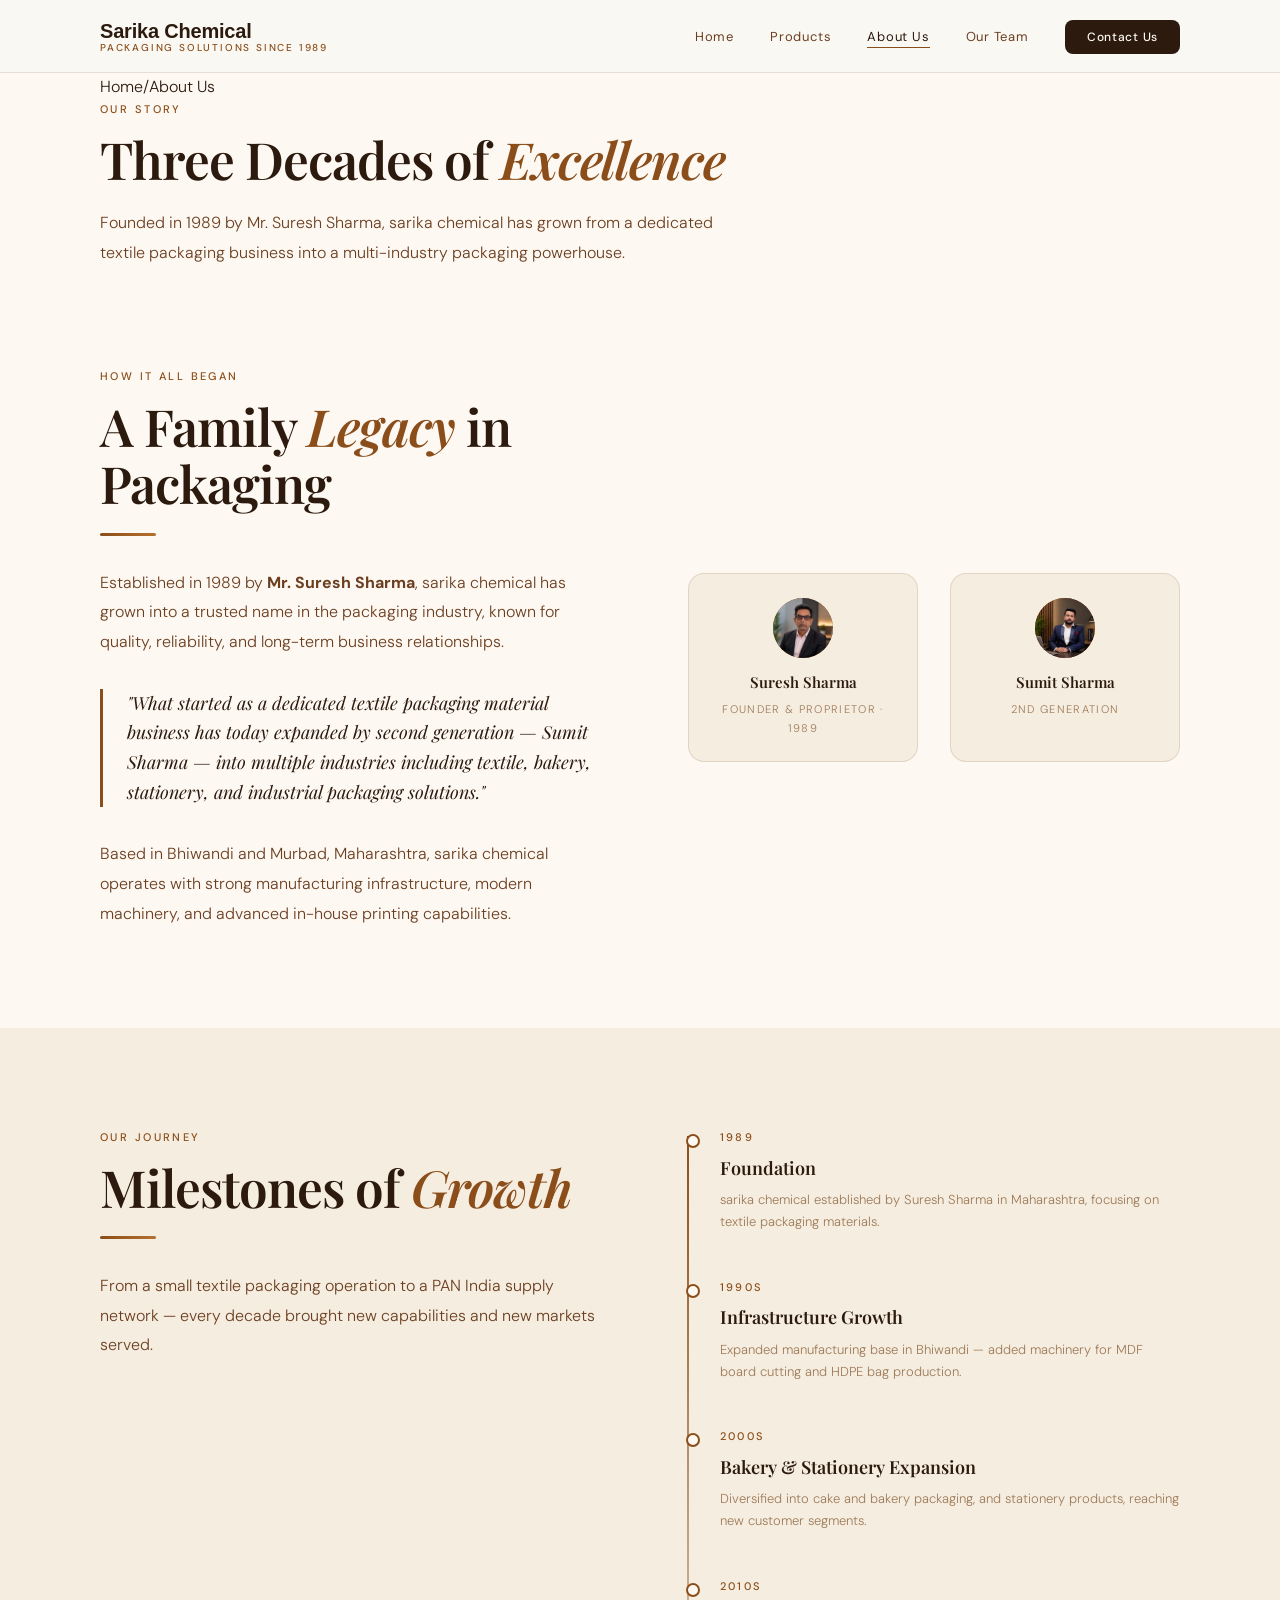
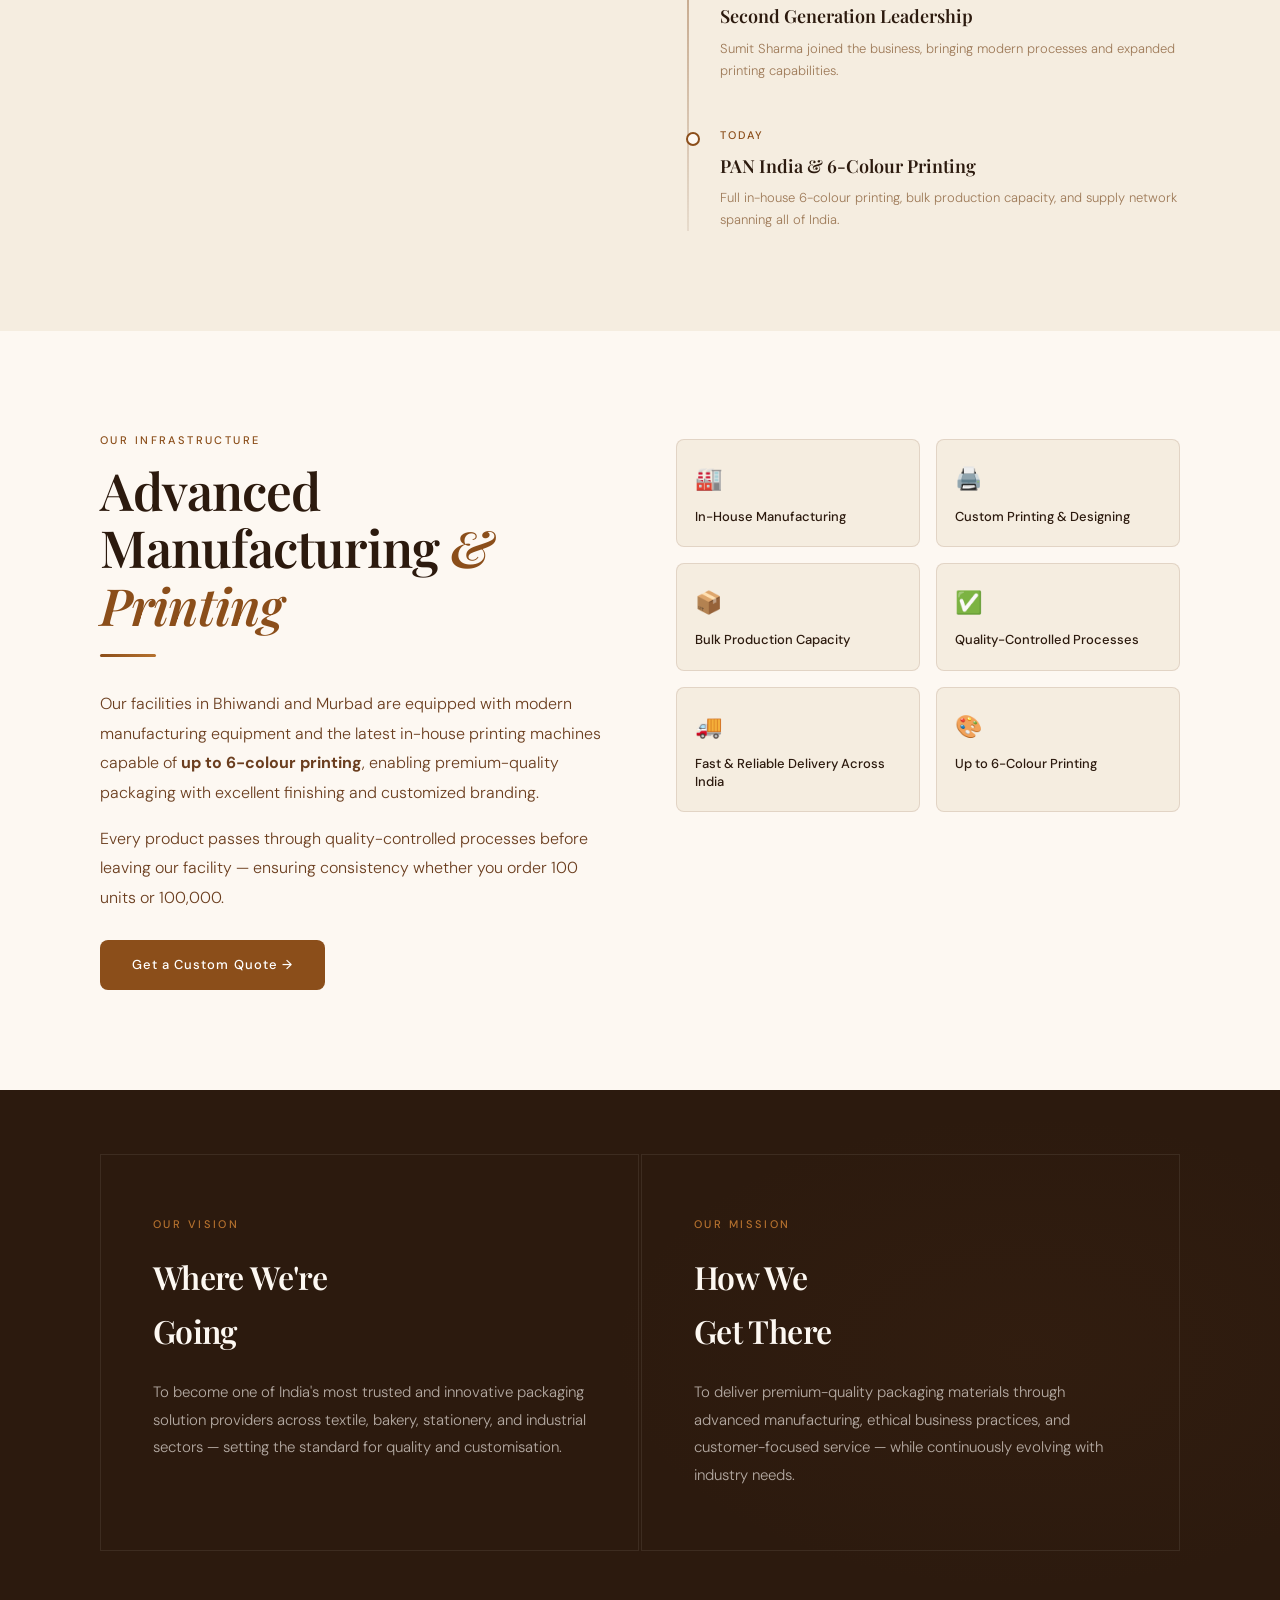
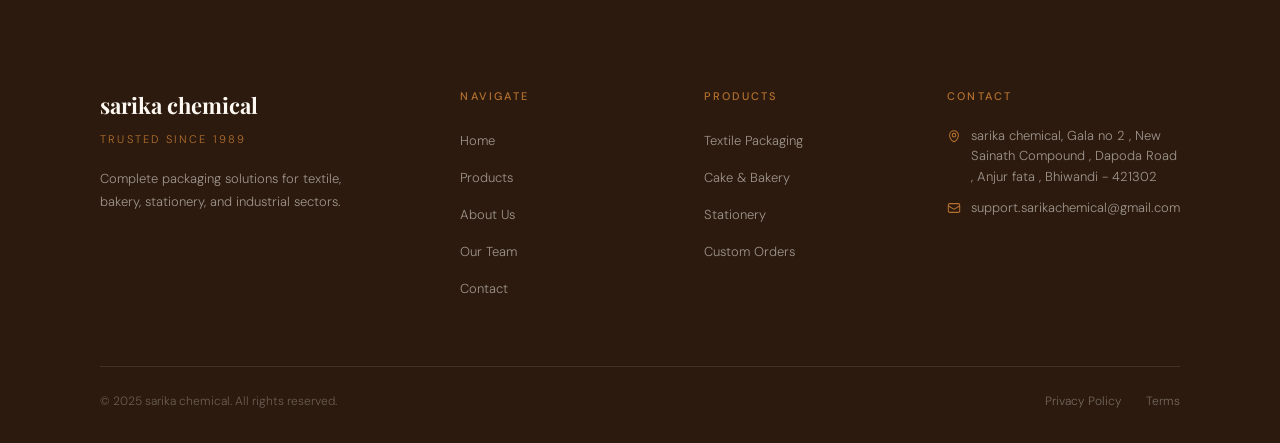
==== commit b188c198: "added name change" ====
--- a/pages/about.html
+++ b/pages/about.html
@@ -3,7 +3,7 @@
 <head>
   <meta charset="UTF-8" />
   <meta name="viewport" content="width=device-width, initial-scale=1.0" />
-  <title>About Us — sarika chemical</title>
+  <title>About Us — Sarika Chemical</title>
   <link rel="stylesheet" href="../css/style.css" />
   <link rel="stylesheet" href="../css/about.css" />
 </head>
@@ -14,7 +14,7 @@
   <div class="container">
     <div class="nav-inner">
       <a href="../index.html" class="nav-logo">
-        <span class="nav-logo-name">sarika chemical</span>
+        <span class="nav-logo-name">Sarika Chemical</span>
         <span class="nav-logo-tagline">Packaging Solutions Since 1989</span>
       </a>
       <ul class="nav-links" id="navLinks">
--- a/css/style.css
+++ b/css/style.css
@@ -1,5 +1,5 @@
 /* ============================================================
-   GURUDEV TRADERS — Main Stylesheet
+   Sarika Chemical — Main Stylesheet
    css/style.css
    ============================================================ */
 
--- a/css/about.css
+++ b/css/about.css
@@ -1,5 +1,5 @@
 /* ============================================================
-   GURUDEV TRADERS — About Page Styles
+   Sarika Chemical — About Page Styles
    css/about.css
    ============================================================ */
 
